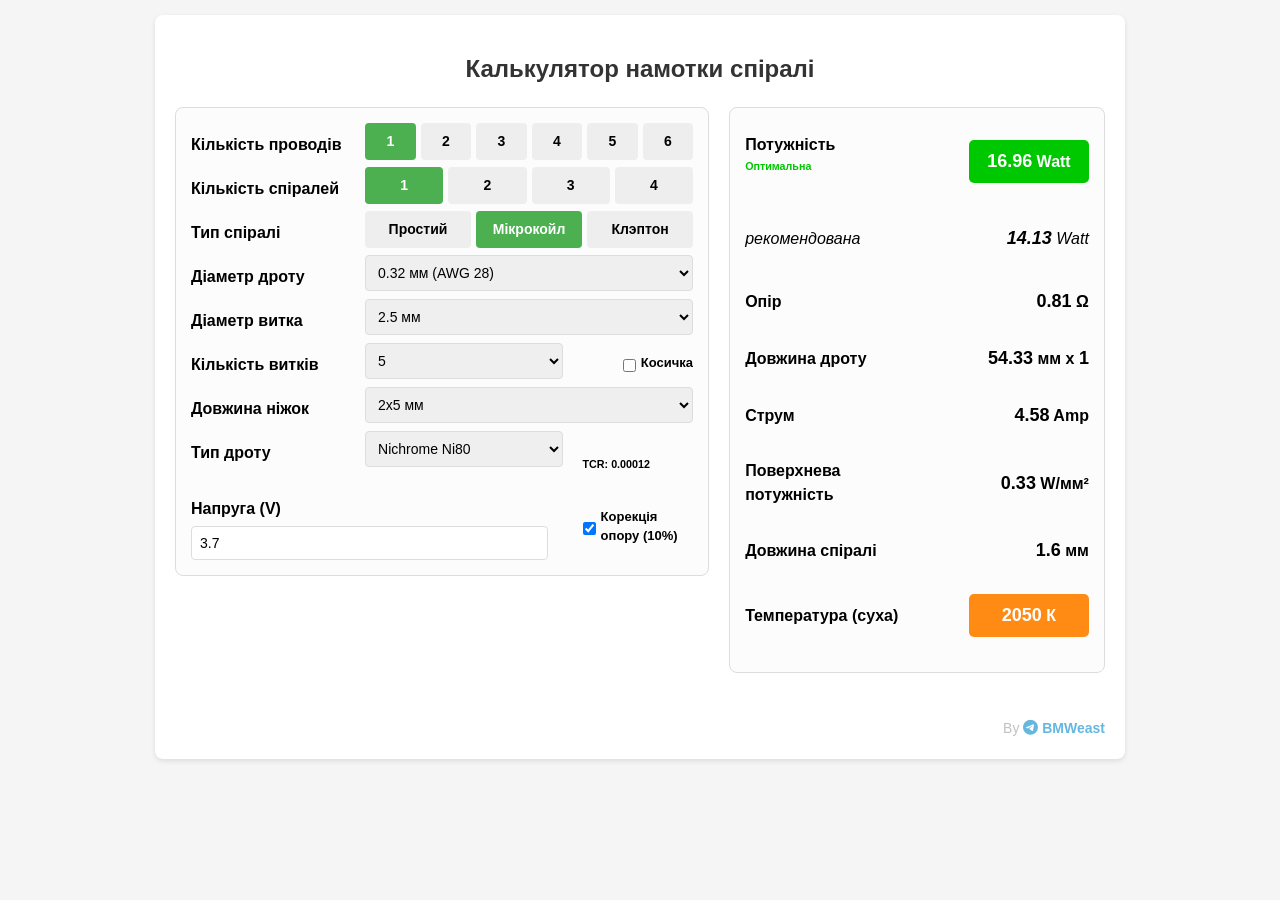
==== CoilCalculator/CoilCalculator.html @ 366d0e91 "Add files via upload" ====
﻿<!DOCTYPE html>
<html lang="uk">
<head>
    <meta charset="UTF-8">
    <meta name="viewport" content="width=device-width, initial-scale=1.0">
    <title>Калькулятор намотки спіралі</title>
<link rel="icon" type="image/svg+xml" href="favicon.svg">
<link rel="stylesheet" href="CoilCalculator.css">

<link rel="stylesheet" href="https://cdnjs.cloudflare.com/ajax/libs/font-awesome/6.0.0-beta3/css/all.min.css">    
    <script src="https://code.jquery.com/jquery-3.6.0.min.js"></script>
</head>
<body>
    <div class="calculator">
        <h1>Калькулятор намотки спіралі</h1>
        
        <div class="row">
            <div class="col-md-7 col-sm-12">
                <div class="calc-block">
                    <div class="row form-group">
                        <div class="col-md-4 col-sm-12">
                            <h4>Кількість проводів</h4>
                        </div>
                        <div class="col-md-8 col-sm-12">
                            <div class="btn-group">
                                <input type="radio" name="wires_number" id="wn1" value="1" checked>
                                <label for="wn1">1</label>
                                <input type="radio" name="wires_number" id="wn2" value="2">
                                <label for="wn2">2</label>
                                <input type="radio" name="wires_number" id="wn3" value="3">
                                <label for="wn3">3</label>
                                <input type="radio" name="wires_number" id="wn4" value="4">
                                <label for="wn4">4</label>
                                <input type="radio" name="wires_number" id="wn5" value="5">
                                <label for="wn5">5</label>
                                <input type="radio" name="wires_number" id="wn6" value="6">
                                <label for="wn6">6</label>
                            </div>
                        </div>
                    </div>
                    
                    <div class="row form-group">
                        <div class="col-md-4 col-sm-12">
                            <h4>Кількість спіралей</h4>
                        </div>
                        <div class="col-md-8 col-sm-12">
                            <div class="btn-group">
                                <input type="radio" name="coils_number" id="cn1" value="1" checked>
                                <label for="cn1">1</label>
                                <input type="radio" name="coils_number" id="cn2" value="2">
                                <label for="cn2">2</label>
                                <input type="radio" name="coils_number" id="cn3" value="3">
                                <label for="cn3">3</label>
                                <input type="radio" name="coils_number" id="cn4" value="4">
                                <label for="cn4">4</label>
                            </div>
                        </div>
                    </div>
                    
                    <div class="row form-group">
                        <div class="col-md-4 col-sm-12">
                            <h4>Тип спіралі</h4>
                        </div>
                        <div class="col-md-8 col-sm-12">
                            <div class="btn-group">
                                <input type="radio" name="ct" id="ct2" value="2">
                                <label for="ct2">Простий</label>
                                <input type="radio" name="ct" id="ct1" value="1" checked>
                                <label for="ct1">Мікрокойл</label>
                                <input type="radio" name="ct" id="ct3" value="3">
                                <label for="ct3">Клэптон</label>
                            </div>
                        </div>
                    </div>
                    
                    <div class="row form-group">
                        <div class="col-md-4 col-sm-12">
                            <h4>Діаметр дроту</h4>
                        </div>
                        <div class="col-md-8 col-sm-12">
                            <select id="wire_diam" class="form-control">
                                <option value="0.10">0.10 мм (AWG 38)</option>
                                <option value="0.11">0.11 мм (AWG 37)</option>
                                <option value="0.12">0.12 мм (AWG 36)</option>
                                <option value="0.14">0.14 мм (AWG 35)</option>
                                <option value="0.15">0.15 мм</option>
                                <option value="0.16">0.16 мм (AWG 34)</option>
                                <option value="0.18">0.18 мм (AWG 33)</option>
                                <option value="0.20">0.20 мм (AWG 32)</option>
                                <option value="0.22">0.22 мм (AWG 31)</option>
                                <option value="0.25">0.25 мм (AWG 30)</option>
                                <option value="0.28">0.28 мм (AWG 29)</option>
                                <option value="0.30">0.30 мм</option>
                                <option value="0.32" selected>0.32 мм (AWG 28)</option>
                                <option value="0.35">0.35 мм</option>
                                <option value="0.36">0.36 мм (AWG 27)</option>
                                <option value="0.38">0.38 мм</option>
                                <option value="0.40">0.40 мм (AWG 26)</option>
                                <option value="0.45">0.45 мм (AWG 25)</option>
                                <option value="0.50">0.50 мм</option>
                                <option value="0.51">0.51 мм (AWG 24)</option>
                                <option value="0.57">0.57 мм (AWG 23)</option>
                                <option value="0.60">0.60 мм</option>
                                <option value="0.63">0.63 мм</option>
                                <option value="0.64">0.64 мм (AWG 22)</option>
                                <option value="0.70">0.70 мм</option>
                                <option value="0.71">0.71 мм (AWG 21)</option>
                                <option value="0.80">0.80 мм</option>
                                <option value="0.81">0.81 мм (AWG 20)</option>
                                <option value="0.90">0.90 мм</option>
                                <option value="0.91">0.91 мм (AWG 19)</option>
                                <option value="1.0">1.0 мм</option>
                                <option value="1.02">1.02 мм (AWG 18)</option>
                            </select>
                        </div>
                    </div>
                    
                    <div class="row form-group">
                        <div class="col-md-4 col-sm-12">
                            <h4>Діаметр витка</h4>
                        </div>
                        <div class="col-md-8 col-sm-12">
                            <select id="coil_diam" class="form-control">
                                <option value="2">2.0 мм</option>
                                <option value="2.25">2.25 мм</option>
                                <option value="2.5" selected>2.5 мм</option>
                                <option value="2.75">2.75 мм</option>
                                <option value="3">3.0 мм</option>
                                <option value="3.5">3.5 мм</option>
                                <option value="4">4.0 мм</option>
                                <option value="4.5">4.5 мм</option>
                                <option value="5">5.0 мм</option>
                            </select>
                        </div>
                    </div>
                    
                    <div class="row form-group">
                        <div class="col-md-4 col-sm-12">
                            <h4>Кількість витків</h4>
                        </div>
                        <div class="col-md-5 col-sm-8">
                            <select id="windings_number" class="form-control">
                                <option value="1">1</option>
                                <option value="1.5">1.5</option>
                                <option value="2">2</option>
                                <option value="2.5">2.5</option>
                                <option value="3">3</option>
                                <option value="3.5">3.5</option>
                                <option value="4">4</option>
                                <option value="4.5">4.5</option>
                                <option value="5" selected>5</option>
                                <option value="5.5">5.5</option>
                                <option value="6">6</option>
                                <option value="6.5">6.5</option>
                                <option value="7">7</option>
                                <option value="7.5">7.5</option>
                                <option value="8">8</option>
                                <option value="8.5">8.5</option>
                                <option value="9">9</option>
                                <option value="9.5">9.5</option>
                                <option value="10">10</option>
                                <option value="10.5">10.5</option>
                                <option value="11">11</option>
                                <option value="11.5">11.5</option>
                                <option value="12">12</option>
                                <option value="12.5">12.5</option>
                                <option value="13">13</option>
                                <option value="13.5">13.5</option>
                                <option value="14">14</option>
                                <option value="14.5">14.5</option>
                                <option value="15">15</option>
                                <option value="15.5">15.5</option>
                                <option value="16">16</option>
                                <option value="16.5">16.5</option>
                                <option value="17">17</option>
                                <option value="17.5">17.5</option>
                                <option value="18">18</option>
                                <option value="18.5">18.5</option>
                                <option value="19">19</option>
                                <option value="19.5">19.5</option>
                                <option value="20">20</option>
                            </select>
                        </div>
                        <div class="col-md-3 col-sm-4">
                            <div class="checkbox">
                                <input type="checkbox" id="twisted" name="twisted">
                                <label for="twisted">Косичка</label>
                            </div>
                        </div>
                    </div>
                    
                    <div class="row form-group">
                        <div class="col-md-4 col-sm-12">
                            <h4>Довжина ніжок</h4>
                        </div>
                        <div class="col-md-8 col-sm-12">
                            <select id="legs_length" class="form-control">
                                <option value="0">2x0 мм</option>
                                <option value="0.5">2x0.5 мм</option>
                                <option value="1">2x1 мм</option>
                                <option value="1.5">2x1.5 мм</option>
                                <option value="2">2x2 мм</option>
                                <option value="2.5">2x2.5 мм</option>
                                <option value="3">2x3 мм</option>
                                <option value="4">2x4 мм</option>
                                <option value="5" selected>2x5 мм</option>
                            </select>
                        </div>
                    </div>
                    
                    <div class="row form-group">
                        <div class="col-md-4 col-sm-12">
                            <h4>Тип дроту</h4>
                        </div>
                        <div class="col-md-5 col-sm-8">
                            <select id="wire_type" class="form-control">
                                <option value="0.09">Nickel 200 (Ni)</option>
                                <option value="0.24">NiFe30</option>
                                <option value="0.28">Dicodes Resist</option>
                                <option value="0.36">NiFe48</option>
                                <option value="0.42">Titanium (Ti)</option>
                                <option value="0.74">SS AISI 316</option>
                                <option value="0.8">SS AISI 304</option>
                                <option value="1.08" selected>Nichrome Ni80</option>
                                <option value="1.11">Nichrome Ni60</option>
                                <option value="1.39">Фехраль</option>
                                <option value="1.35">Kanthal D</option>
                                <option value="1.45">Kanthal A1</option>
                            </select>
                        </div>
                        <div class="col-md-3 col-sm-4">
                            <h6>
                                <span>TCR:</span>
                                <span id="tc">0.00001</span>
                            </h6>
                        </div>
                    </div>
                    
                    <div class="row form-group bg-info" id="clptbar" style="display: none;">
                        <div class="col-md-4 col-sm-12">
                            <h4>Обмотка</h4>
                        </div>
                        <div class="col-md-8 col-sm-12">
                            <div class="clapton-container">
                                <div class="clapton-item">
                                    <select id="clap_w_diam" class="form-control">
                                        <option value="0.10" selected>0.10 мм (AWG 38)</option>
                                        <option value="0.11">0.11 мм (AWG 37)</option>
                                        <option value="0.12">0.12 мм (AWG 36)</option>
                                        <option value="0.14">0.14 мм (AWG 35)</option>
                                        <option value="0.15">0.15 мм</option>
                                        <option value="0.16">0.16 мм (AWG 34)</option>
                                        <option value="0.18">0.18 мм (AWG 33)</option>
                                        <option value="0.20">0.20 мм (AWG 32)</option>
                                        <option value="0.22">0.22 мм (AWG 31)</option>
                                        <option value="0.25">0.25 мм (AWG 30)</option>
                                        <option value="0.28">0.28 мм (AWG 29)</option>
                                        <option value="0.30">0.30 мм</option>
                                        <option value="0.32">0.32 мм (AWG 28)</option>
                                        <option value="0.35">0.35 мм</option>
                                        <option value="0.36">0.36 мм (AWG 27)</option>
                                        <option value="0.38">0.38 мм</option>
                                        <option value="0.40">0.40 мм (AWG 26)</option>
                                        <option value="0.45">0.45 мм (AWG 25)</option>
                                        <option value="0.50">0.50 мм</option>
                                        <option value="0.51">0.51 мм (AWG 24)</option>
                                        <option value="0.57">0.57 мм (AWG 23)</option>
                                        <option value="0.60">0.60 мм</option>
                                        <option value="0.63">0.63 мм</option>
                                        <option value="0.64">0.64 мм (AWG 22)</option>
                                        <option value="0.70">0.70 мм</option>
                                        <option value="0.71">0.71 мм (AWG 21)</option>
                                        <option value="0.80">0.80 мм</option>
                                        <option value="0.81">0.81 мм (AWG 20)</option>
                                        <option value="0.90">0.90 мм</option>
                                        <option value="0.91">0.91 мм (AWG 19)</option>
                                        <option value="1.0">1.0 мм</option>
                                        <option value="1.02">1.02 мм (AWG 18)</option>
                                    </select>
                                </div>
                                <div class="clapton-item">
                                    <select id="clap_w_type" class="form-control">
                                        <option value="0.09">Nickel 200 (Ni)</option>
                                        <option value="0.24">NiFe30</option>
                                        <option value="0.28">Dicodes Resist</option>
                                        <option value="0.36">NiFe48</option>
                                        <option value="0.42">Titanium (Ti)</option>
                                        <option value="0.74">SS AISI 316</option>
                                        <option value="0.8">SS AISI 304</option>
                                        <option value="1.08" selected>Nichrome Ni80</option>
                                        <option value="1.11">Nichrome Ni60</option>
                                        <option value="1.39">Фехраль</option>
                                        <option value="1.35">Kanthal D</option>
                                        <option value="1.45">Kanthal A1</option>
                                    </select>
                                </div>
                            </div>
                        </div>
                    </div>
                    
                    <div class="row form-group">
                        <div class="col-md-9 col-sm-8 voltage-input">
                            <label for="voltage">Напруга (V)</label>
                            <input type="number" id="voltage" name="voltage" value="3.7" step="0.1" min="3" max="8" class="form-control">
                        </div>
                        <div class="col-md-3 col-sm-4 voltage-checkbox">
                            <div class="checkbox">
                                <input type="checkbox" id="ohmcorrection" name="ohmcorrection" checked>
                                <label for="ohmcorrection">Корекція опору (10%)</label>
                            </div>
                        </div>
                    </div>
                </div>
            </div>
            
            <div class="col-md-5 col-sm-12">
                <div class="calc-block">
                    <div class="result-row">
                        <div class="result-label">
                            <h4 style="margin-bottom: 1px;">Потужність</h4>
                            <h6 style="margin-top: 1px; color: #00C800;" id="cool_hot">Оптимальна</h6>
                        </div>
                        <div class="result-value-container">
                            <h4 id="pw_color">
                                <span id="r_power" class="result-value">12.46</span> Watt
                            </h4>
                        </div>
                    </div>
                    <div class="result-row">
                        <div class="result-label">
                            <p><i>рекомендована</i></p>
                        </div>
                        <div class="result-value-container">
                            <p><i><span id="r_optpower" class="result-value">14.91</span> Watt</i><span id="clpatt" class="glyphicon glyphicon-exclamation-sign text-danger" aria-hidden="true" data-toggle="tooltip" data-placement="top" title="" data-original-title="Рекомендована потужність розраховується без урахування Клептон-койла!" style="visibility: hidden;"></span></p>
                        </div>
                    </div>
                    
                    <div class="result-row">
                        <div class="result-label">
                            <h4>Опір</h4>
                        </div>
                        <div class="result-value-container">
                            <h4><span id="r_resist" class="result-value">1.10</span> Ω</h4>
                        </div>
                    </div>
                    
                    <div class="result-row">
                        <div class="result-label">
                            <h4>Довжина дроту</h4>
                        </div>
                        <div class="result-value-container">
                            <h4><span id="r_wirelength" class="result-value">55.07</span> мм х <span id="x_wire" class="result-value">1</span></h4>
                        </div>
                    </div>
                    
                    <div class="result-row">
                        <div class="result-label">
                            <h4>Струм</h4>
                        </div>
                        <div class="result-value-container">
                            <h4><span id="r_curent" class="result-value">3.37</span> Amp</h4>
                        </div>
                    </div>
                    
                    <div class="result-row">
                        <div class="result-label">
                            <h4>Поверхнева потужність</h4>
                        </div>
                        <div class="result-value-container">
                            <h4><span id="r_powden" class="result-value">0.21</span> W/мм²</h4>
                        </div>
                    </div>
                    
                    <div class="result-row">
                        <div class="result-label">
                            <h4>Довжина спіралі</h4>
                        </div>
                        <div class="result-value-container">
                            <h4><span id="r_cowidth" class="result-value">2.2</span> мм</h4>
                        </div>
                    </div>
                    
                    <div class="result-row">
                        <div class="result-label">
                            <h4>Температура (суха)</h4>
                        </div>
                        <div class="result-value-container">
                            <h4 id="r_tempcolor">
                                <span id="r_tempk" class="result-value">1892</span> К
                            </h4>
                        </div>
                    </div>
                </div>
            </div>
        </div>
<div class="copyright">
    By <a href="https://t.me/BMWeast523" target="_blank" rel="noopener noreferrer">
        <i class="fab fa-telegram"></i> <strong>BMWeast</strong>
    </a>
</div>
    </div>
<script src="CoilCalculator.js"></script>    
</body>
</html>
---- CoilCalculator/CoilCalculator.css ----
﻿        * {
            box-sizing: border-box;
        }
        body {
            font-family: Arial, sans-serif;
            max-width: 1000px;
            margin: 0 auto;
            padding: 15px;
            background-color: #f5f5f5;
            line-height: 1.5;
        }
        .calculator {
            background-color: white;
            padding: 20px;
            border-radius: 8px;
            box-shadow: 0 2px 5px rgba(0,0,0,0.1);
        }
        h1 {
            color: #333;
            text-align: center;
            font-size: 24px;
            margin-bottom: 20px;
        }
        h4 {
            margin: 10px 0;
            font-size: 16px;
        }
        .form-group {
            margin-bottom: 15px;
        }
        label {
            display: block;
            margin-bottom: 5px;
            font-weight: bold;
        }
        input[type="number"], select {
            width: 100%;
            padding: 8px;
            border: 1px solid #ddd;
            border-radius: 4px;
            font-size: 14px;
        }
        button {
            background-color: #4CAF50;
            color: white;
            border: none;
            padding: 10px 15px;
            border-radius: 4px;
            cursor: pointer;
            width: 100%;
            font-size: 16px;
        }
        button:hover {
            background-color: #45a049;
        }
        .btn-group {
            display: flex;
            flex-wrap: wrap;
            gap: 5px;
        }
        .btn-group label {
            flex: 1;
            text-align: center;
            padding: 8px 5px;
            background-color: #eee;
            border-radius: 4px;
            cursor: pointer;
            margin-bottom: 0;
            font-size: 14px;
            min-width: 40px;
        }
        .btn-group input[type="radio"] {
            display: none;
        }
        .btn-group input[type="radio"]:checked + label {
            background-color: #4CAF50;
            color: white;
        }
        .row {
            display: flex;
            flex-wrap: wrap;
            margin: 0 -10px;
        }
        .col-md-3, .col-md-4, .col-md-5, .col-md-6, .col-md-7, .col-md-8, .col-md-9, .col-md-12 {
            padding: 0 10px;
            width: 100%;
        }
        .checkbox {
            display: flex;
            align-items: center;
            gap: 5px;
            margin-top: 0;
            font-size: 13px;
            height: 100%;
            justify-content: flex-end;
        }
        .checkbox input {
            margin: 0;
        }
        .calc-block {
            border-radius: 6px;
            border: 1px solid #ddd;
            background-color: #FCFCFC;
            padding: 15px;
            border-radius: 8px;
            margin-bottom: 15px;
        }
        .text-center {
            text-align: center;
        }
        .bg-info {
            background-color: #d9edf7;
            padding: 5px 10px 5px 10px;
            border-radius: 4px;
            margin-bottom: 15px;
        }
        .result-value {
            font-size: 18px;
            font-weight: bold;
        }
        .result-row {
            display: flex;
            justify-content: space-between;
            margin-bottom: 10px;
            align-items: center;
        }
        .result-label {
            flex: 1;
        }
        .result-value-container {
            flex: 1;
            text-align: right;
        }
        #pw_color, #r_tempcolor {
            padding: 8px 10px;
            color: white;
            border-radius: 5px;
            display: inline-block;
            min-width: 120px;
            text-align: center;
        }
        
        /* Стилі для блоку обмотки (Clapton) */
        .clapton-container {
            display: flex;
            flex-wrap: wrap;
            gap: 10px;
        }
        .clapton-item {
            flex: 1;
            min-width: 165px;
        }
        
        /* Адаптивні стилі */
        @media (min-width: 576px) {
            .col-sm-6 {
                width: 50%;
            }
        }
        @media (min-width: 768px) {
            .col-md-3 { width: 25%; }
            .col-md-4 { width: 33.33%; }
            .col-md-5 { width: 41.66%; }
            .col-md-6 { width: 50%; }
            .col-md-7 { width: 58.33%; }
            .col-md-8 { width: 66.66%; }
            .col-md-9 { width: 75%; }
            .col-md-12 { width: 100%; }
            
            .voltage-row {
                display: flex;
                align-items: center;
            }
            .voltage-input {
                flex: 1;
                margin-right: 15px;
            }
            .voltage-checkbox {
                flex: 0 0 auto;
            }
            
            /* Для ПК - клэптон в рядок */
            .clapton-container {
                flex-wrap: nowrap;
            }
        }
        
        /* Для мобільних - клэптон в стовбець */
        @media (max-width: 767px) {
            .clapton-container {
                flex-direction: column;
            }
            .clapton-item {
                width: 100%;
                min-width: auto;
            }
        }
        
        /* Tooltip styles */
        .glyphicon-question-sign {
            color: #d9534f;
            margin-left: 5px;
            cursor: help;
        }
        .calculator .copyright {
            text-align: right;
            margin-top: 30px;
            font-size: 14px;
            color: #999;
            opacity: 0.6;
            transition: opacity 0.3s ease;
        }
        .calculator .copyright:hover {
            opacity: 1;
        }
        .copyright a {
            color: #0088cc;
            text-decoration: none;
            transition: all 0.3s ease;
        }
        .copyright a:hover {
            color: #005999;
            text-decoration: none;
        }
        .copyright .fab.fa-telegram {
            font-size: 1.1em;
            color: inherit;
        }
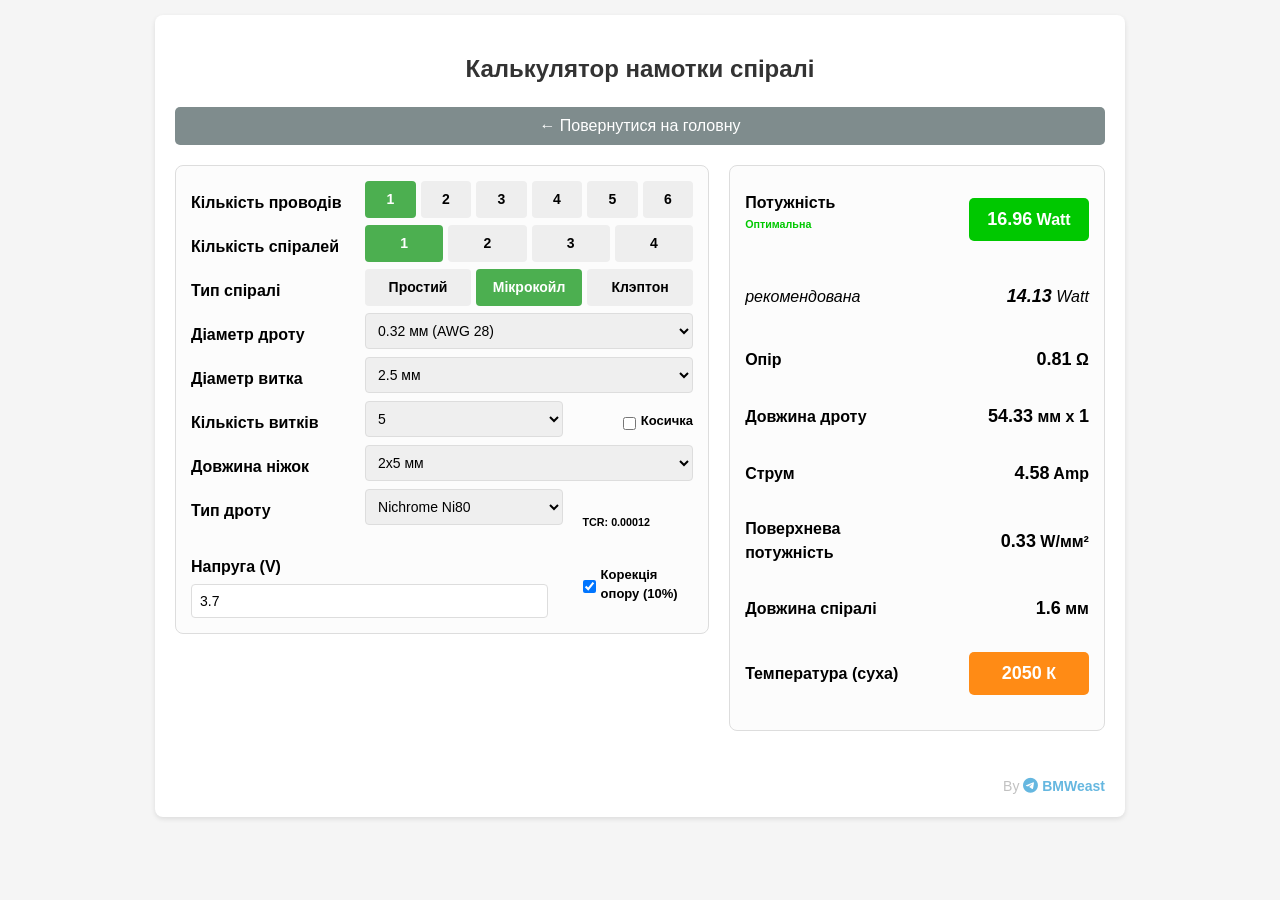
==== commit 0d969a6a: "Оновив калькулятори та index.html" ====
--- a/CoilCalculator/CoilCalculator.html
+++ b/CoilCalculator/CoilCalculator.html
@@ -4,15 +4,17 @@
     <meta charset="UTF-8">
     <meta name="viewport" content="width=device-width, initial-scale=1.0">
     <title>Калькулятор намотки спіралі</title>
-<link rel="icon" type="image/svg+xml" href="favicon.svg">
+<link rel="icon" type="image/svg+xml" href="../favicon.svg">
+<link rel="manifest" href="../manifest.json">
 <link rel="stylesheet" href="CoilCalculator.css">
-
+
 <link rel="stylesheet" href="https://cdnjs.cloudflare.com/ajax/libs/font-awesome/6.0.0-beta3/css/all.min.css">    
     <script src="https://code.jquery.com/jquery-3.6.0.min.js"></script>
 </head>
 <body>
     <div class="calculator">
         <h1>Калькулятор намотки спіралі</h1>
+        <button class="btn-back" onclick="window.location.href='../index.html'" style="margin-top: 10px; margin-bottom: 20px; display: block; margin-left: auto; margin-right: auto; background-color: #7f8c8d; padding: 10px 20px; color: white; border: none; border-radius: 5px; cursor: pointer; font-size: 16px; transition: background-color 0.3s;">← Повернутися на головну</button>
         
         <div class="row">
             <div class="col-md-7 col-sm-12">
@@ -399,6 +401,15 @@
     </a>
 </div>
     </div>
-<script src="CoilCalculator.js"></script>    
+<script src="CoilCalculator.js"></script>
+<script>
+    if ('serviceWorker' in navigator && (window.location.protocol === 'https:' || window.location.hostname === 'localhost' || window.location.hostname === '127.0.0.1')) {
+        window.addEventListener('load', () => {
+            navigator.serviceWorker.register('../service-worker.js')
+                .then(reg => console.log('Service worker registered:', reg.scope))
+                .catch(err => console.warn('SW registration failed:', err));
+        });
+    }
+</script>    
 </body>
 </html>
